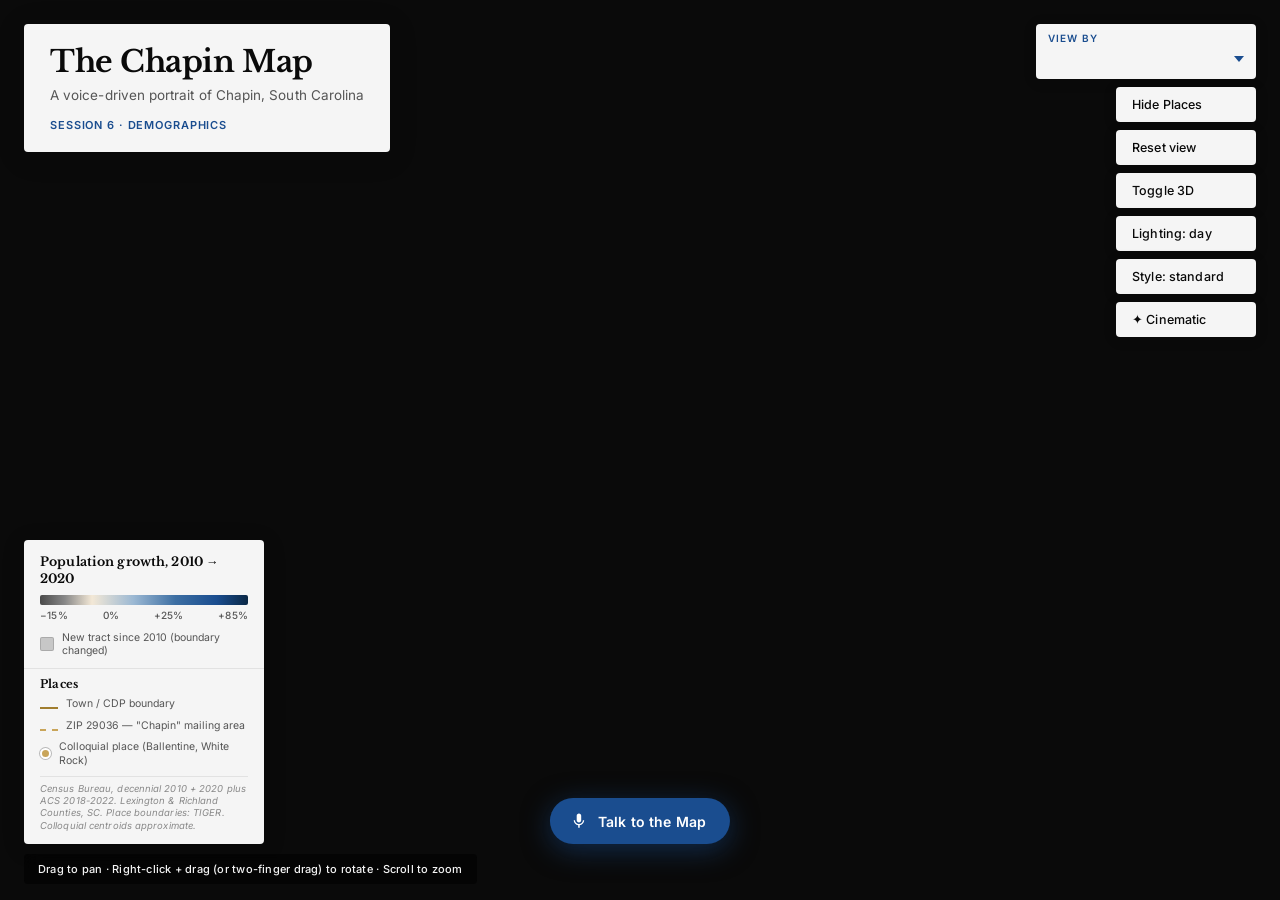
==== chapin/index.html @ eea70708 "Migrate Chapin into /chapin (everything except map.js — secret scanner workaround)" ====
<!DOCTYPE html>
<html lang="en">
<head>
  <meta charset="UTF-8">
  <meta name="viewport" content="width=device-width, initial-scale=1.0">
  <title>The Chapin Map</title>

  <!-- Mapbox GL JS -->
  <link href="https://api.mapbox.com/mapbox-gl-js/v3.8.0/mapbox-gl.css" rel="stylesheet">
  <script src="https://api.mapbox.com/mapbox-gl-js/v3.8.0/mapbox-gl.js"></script>

  <!-- Editorial typography -->
  <link rel="preconnect" href="https://fonts.googleapis.com">
  <link rel="preconnect" href="https://fonts.gstatic.com" crossorigin>
  <link href="https://fonts.googleapis.com/css2?family=Libre+Baskerville:wght@400;700&family=Inter:wght@400;500;600&display=swap" rel="stylesheet">

  <link rel="stylesheet" href="styles.css">
</head>
<body>
  <div id="map"></div>

  <header class="overlay">
    <h1>The Chapin Map</h1>
    <p class="subtitle">A voice-driven portrait of Chapin, South Carolina</p>
    <p class="phase-tag">Session 6 &middot; Demographics</p>
  </header>

  <div class="controls">
    <div class="metric-selector-wrap">
      <label class="metric-selector-label" for="metricSelector">View by</label>
      <select id="metricSelector" class="metric-selector"></select>
    </div>
    <button id="togglePlaces" title="Show or hide place boundaries (towns, CDPs, ZIP 29036)">Hide Places</button>
    <button id="resetView" title="Return to default view of Chapin">Reset view</button>
    <button id="toggle3D" title="Switch between 3D and top-down view">Toggle 3D</button>
    <button id="cycleLight" title="Cycle through day, dusk, dawn, night">Lighting: day</button>
    <button id="cycleStyle" title="Cycle between Standard, Satellite, and Dark basemaps">Style: standard</button>
    <button id="toggleCinematic" title="Cinematic mode — Chapin floating in space">✦ Cinematic</button>
  </div>

  <!-- Legend (bottom-right) — title + gradient swap based on selected metric -->
  <div id="legend" class="legend">
    <div class="legend-title">Population growth, 2010 &rarr; 2020</div>
    <div class="legend-bar">
      <div class="legend-gradient"></div>
    </div>
    <div class="legend-labels">
      <span>&minus;15%</span>
      <span>0%</span>
      <span>+25%</span>
      <span>+85%</span>
    </div>
    <div class="legend-extra">
      <span class="swatch new-tract"></span>
      <span class="legend-null-label">New tract since 2010 (boundary changed)</span>
    </div>

    <div class="legend-section-divider"></div>
    <div class="legend-section-title">Places</div>
    <div class="legend-extra">
      <span class="legend-line solid"></span>
      <span>Town / CDP boundary</span>
    </div>
    <div class="legend-extra">
      <span class="legend-line dashed"></span>
      <span>ZIP 29036 &mdash; "Chapin" mailing area</span>
    </div>
    <div class="legend-extra">
      <span class="legend-dot"></span>
      <span>Colloquial place (Ballentine, White Rock)</span>
    </div>

    <div class="legend-source">Census Bureau, decennial 2010 + 2020 plus ACS 2018-2022. Lexington &amp; Richland Counties, SC. Place boundaries: TIGER. Colloquial centroids approximate.</div>
  </div>

  <!-- Time slider (only visible when a year-aware metric is selected) -->
  <div id="timeSlider" class="time-slider hidden">
    <div class="time-slider-label">
      <span class="time-slider-prefix">Year</span>
      <span class="time-slider-year">2022</span>
    </div>
    <input type="range" id="yearRange" min="2014" max="2022" value="2022" step="1" aria-label="Year">
    <div class="time-slider-bounds">
      <span>2014</span>
      <span>2022</span>
    </div>
  </div>

  <!-- Voice agent cluster (bottom-center) -->
  <div class="voice-cluster">
    <div id="transcript" class="transcript"></div>
    <div id="voiceStatus" class="voice-status"></div>
    <button id="voiceBtn" class="voice-btn" title="Click to start a voice conversation with the Chapin Map">
      <svg class="mic-icon" viewBox="0 0 24 24" fill="currentColor" aria-hidden="true">
        <path d="M12 14c1.66 0 3-1.34 3-3V5c0-1.66-1.34-3-3-3S9 3.34 9 5v6c0 1.66 1.34 3 3 3zm5.3-3c0 3-2.54 5.1-5.3 5.1S6.7 14 6.7 11H5c0 3.41 2.72 6.23 6 6.72V21h2v-3.28c3.28-.49 6-3.31 6-6.72h-1.7z"/>
      </svg>
      <span class="label">Talk to the Map</span>
    </button>
  </div>

  <footer class="attribution">
    <span>Drag to pan &middot; Right-click + drag (or two-finger drag) to rotate &middot; Scroll to zoom</span>
  </footer>

  <script src="map.js"></script>
  <script type="module" src="voice.js"></script>
</body>
</html>
---- chapin/styles.css ----
/* ============================================================
   The Chapin Map — Session 1 styles
   Editorial palette: navy, off-white, warm neutrals
   Typography: Libre Baskerville (display) + Inter (UI)
   ============================================================ */

* {
  margin: 0;
  padding: 0;
  box-sizing: border-box;
}

html, body {
  height: 100%;
  width: 100%;
  font-family: 'Inter', -apple-system, BlinkMacSystemFont, system-ui, sans-serif;
  background: #0a0a0a;
  color: #f5f5f5;
  overflow: hidden;
}

/* ---------- Map fills the viewport ---------- */
#map {
  position: absolute;
  top: 0;
  left: 0;
  width: 100%;
  height: 100%;
}

/* ---------- Editorial header card (top-left) ---------- */
.overlay {
  position: absolute;
  top: 24px;
  left: 24px;
  z-index: 10;
  padding: 22px 26px 20px;
  background: rgba(255, 255, 255, 0.96);
  -webkit-backdrop-filter: blur(8px);
  backdrop-filter: blur(8px);
  border-radius: 4px;
  box-shadow: 0 4px 28px rgba(0, 0, 0, 0.18);
  max-width: 380px;
}

.overlay h1 {
  font-family: 'Libre Baskerville', Georgia, serif;
  font-size: 30px;
  font-weight: 700;
  color: #0a0a0a;
  letter-spacing: -0.015em;
  line-height: 1.05;
}

.overlay .subtitle {
  margin-top: 8px;
  font-size: 13.5px;
  color: #555;
  font-weight: 400;
  line-height: 1.4;
  letter-spacing: 0.005em;
}

.overlay .phase-tag {
  margin-top: 14px;
  font-size: 11px;
  font-weight: 600;
  text-transform: uppercase;
  letter-spacing: 0.08em;
  color: #1a4d8f;
}

/* ---------- Control buttons (top-right) ---------- */
.controls {
  position: absolute;
  top: 24px;
  right: 24px;
  z-index: 10;
  display: flex;
  flex-direction: column;
  gap: 8px;
  align-items: flex-end;
}

.controls button {
  font-family: 'Inter', sans-serif;
  font-size: 12.5px;
  font-weight: 500;
  padding: 10px 16px;
  background: rgba(255, 255, 255, 0.96);
  -webkit-backdrop-filter: blur(8px);
  backdrop-filter: blur(8px);
  border: none;
  border-radius: 4px;
  color: #0a0a0a;
  cursor: pointer;
  box-shadow: 0 2px 14px rgba(0, 0, 0, 0.14);
  transition: background 0.15s, transform 0.12s, box-shadow 0.15s;
  letter-spacing: 0.01em;
  min-width: 140px;
  text-align: left;
}

.controls button:hover {
  background: #ffffff;
  transform: translateY(-1px);
  box-shadow: 0 4px 18px rgba(0, 0, 0, 0.18);
}

.controls button:active {
  transform: translateY(0);
}

/* ---------- Metric selector dropdown (top-right cluster) ---------- */
.metric-selector-wrap {
  display: flex;
  flex-direction: column;
  gap: 4px;
  background: rgba(255, 255, 255, 0.96);
  -webkit-backdrop-filter: blur(8px);
  backdrop-filter: blur(8px);
  border-radius: 4px;
  box-shadow: 0 2px 14px rgba(0, 0, 0, 0.14);
  padding: 8px 12px 10px;
  min-width: 220px;
}

.metric-selector-label {
  font-size: 10px;
  font-weight: 600;
  text-transform: uppercase;
  letter-spacing: 0.10em;
  color: #1a4d8f;
  font-family: 'Inter', sans-serif;
}

.metric-selector {
  font-family: 'Libre Baskerville', Georgia, serif;
  font-size: 13px;
  font-weight: 700;
  padding: 4px 0 0 0;
  background: transparent;
  border: none;
  color: #0a0a0a;
  cursor: pointer;
  letter-spacing: -0.005em;
  width: 100%;
  appearance: none;
  -webkit-appearance: none;
  -moz-appearance: none;
  background-image: url("data:image/svg+xml;charset=US-ASCII,%3Csvg%20xmlns%3D%22http%3A//www.w3.org/2000/svg%22%20width%3D%2210%22%20height%3D%226%22%20viewBox%3D%220%200%2010%206%22%3E%3Cpath%20fill%3D%22%231a4d8f%22%20d%3D%22M0%200l5%206%205-6z%22/%3E%3C/svg%3E");
  background-repeat: no-repeat;
  background-position: right center;
  padding-right: 18px;
}

.metric-selector:focus {
  outline: 2px solid #1a4d8f;
  outline-offset: 2px;
}

/* ---------- Attribution footer (bottom-left) ---------- */
.attribution {
  position: absolute;
  bottom: 16px;
  left: 24px;
  z-index: 10;
  font-size: 11px;
  font-weight: 500;
  color: #f5f5f5;
  background: rgba(0, 0, 0, 0.55);
  -webkit-backdrop-filter: blur(8px);
  backdrop-filter: blur(8px);
  padding: 8px 14px;
  border-radius: 4px;
  letter-spacing: 0.02em;
}

/* ---------- Marker popups ---------- */
.mapboxgl-popup-content {
  font-family: 'Inter', sans-serif;
  padding: 14px 18px;
  border-radius: 4px;
  box-shadow: 0 4px 24px rgba(0, 0, 0, 0.18);
}

.marker-popup h3 {
  font-family: 'Libre Baskerville', Georgia, serif;
  font-size: 16px;
  font-weight: 700;
  margin-bottom: 4px;
  color: #0a0a0a;
  letter-spacing: -0.005em;
}

.marker-popup p {
  font-size: 12.5px;
  color: #555;
  line-height: 1.45;
}

/* ---------- Voice agent cluster (bottom-center) ---------- */
.voice-cluster {
  position: absolute;
  bottom: 56px;
  left: 50%;
  transform: translateX(-50%);
  z-index: 10;
  display: flex;
  flex-direction: column;
  align-items: center;
  gap: 12px;
  pointer-events: none;
  width: max-content;
  max-width: calc(100% - 48px);
}

.voice-cluster > * {
  pointer-events: auto;
}

.transcript {
  max-width: 480px;
  padding: 12px 18px;
  background: rgba(255, 255, 255, 0.97);
  -webkit-backdrop-filter: blur(8px);
  backdrop-filter: blur(8px);
  border-radius: 6px;
  box-shadow: 0 4px 22px rgba(0, 0, 0, 0.20);
  font-size: 13.5px;
  color: #0a0a0a;
  line-height: 1.5;
  opacity: 0;
  transform: translateY(8px);
  transition: opacity 0.25s, transform 0.25s;
  display: flex;
  gap: 10px;
  align-items: flex-start;
}

.transcript.visible {
  opacity: 1;
  transform: translateY(0);
}

.transcript .role {
  font-size: 16px;
  flex-shrink: 0;
  line-height: 1.3;
}

.voice-status {
  font-size: 10.5px;
  font-weight: 600;
  text-transform: uppercase;
  letter-spacing: 0.14em;
  color: #f5f5f5;
  background: rgba(0, 0, 0, 0.62);
  padding: 5px 12px;
  border-radius: 100px;
  opacity: 0;
  transform: translateY(4px);
  transition: opacity 0.2s, transform 0.2s;
}

.voice-status.visible {
  opacity: 1;
  transform: translateY(0);
}

.voice-btn {
  position: relative;
  font-family: 'Inter', sans-serif;
  font-size: 14px;
  font-weight: 600;
  padding: 14px 24px 14px 20px;
  background: #1a4d8f;
  color: #ffffff;
  border: none;
  border-radius: 100px;
  cursor: pointer;
  display: inline-flex;
  align-items: center;
  gap: 10px;
  box-shadow: 0 6px 28px rgba(26, 77, 143, 0.50), 0 2px 10px rgba(0, 0, 0, 0.20);
  transition: background 0.2s, transform 0.15s, box-shadow 0.2s;
  letter-spacing: 0.01em;
}

.voice-btn:hover {
  background: #234e91;
  transform: translateY(-1px);
  box-shadow: 0 8px 32px rgba(26, 77, 143, 0.58), 0 2px 14px rgba(0, 0, 0, 0.25);
}

.voice-btn:active {
  transform: translateY(0);
}

.voice-btn .mic-icon {
  width: 18px;
  height: 18px;
}

.voice-btn.active {
  background: #c1392b;
  box-shadow: 0 6px 28px rgba(193, 57, 43, 0.50), 0 2px 10px rgba(0, 0, 0, 0.20);
}

.voice-btn.active:hover {
  background: #d2453a;
}

/* Pulsing ring during call (red) */
.voice-btn.active::before {
  content: '';
  position: absolute;
  inset: -4px;
  border-radius: 100px;
  border: 2px solid rgba(193, 57, 43, 0.55);
  animation: voice-pulse 1.6s ease-out infinite;
  pointer-events: none;
}

/* Extra pulse when assistant is speaking */
.voice-btn.speaking::after {
  content: '';
  position: absolute;
  inset: -10px;
  border-radius: 100px;
  border: 2px solid rgba(255, 255, 255, 0.45);
  animation: voice-pulse 1.2s ease-out infinite;
  pointer-events: none;
}

@keyframes voice-pulse {
  0%   { transform: scale(1);    opacity: 0.85; }
  100% { transform: scale(1.45); opacity: 0;   }
}

/* ---------- Census legend (bottom-LEFT) ---------- */
.legend {
  position: absolute;
  bottom: 56px;       /* sits above attribution */
  left: 24px;
  right: auto;
  z-index: 10;
  width: 240px;
  padding: 14px 16px 12px;
  background: rgba(255, 255, 255, 0.96);
  -webkit-backdrop-filter: blur(8px);
  backdrop-filter: blur(8px);
  border-radius: 4px;
  box-shadow: 0 4px 22px rgba(0, 0, 0, 0.18);
  font-family: 'Inter', sans-serif;
  font-size: 11px;
  color: #333;
  transition: opacity 0.25s, transform 0.25s;
}

.legend.hidden {
  opacity: 0;
  transform: translateY(8px);
  pointer-events: none;
}

.legend-title {
  font-family: 'Libre Baskerville', Georgia, serif;
  font-size: 12.5px;
  font-weight: 700;
  color: #0a0a0a;
  margin-bottom: 8px;
  letter-spacing: 0.01em;
  line-height: 1.3;
}

.legend-bar {
  height: 10px;
  border-radius: 2px;
  margin-bottom: 4px;
  overflow: hidden;
}

.legend-gradient {
  height: 100%;
  background: linear-gradient(
    to right,
    #4a4a4a 0%,
    #888888 12%,
    #f3e8d6 25%,
    #9bb8d3 45%,
    #3d6fa3 65%,
    #1a4d8f 85%,
    #0a2845 100%
  );
}

.legend-labels {
  display: flex;
  justify-content: space-between;
  font-size: 10px;
  font-weight: 500;
  color: #555;
  letter-spacing: 0.02em;
  margin-bottom: 10px;
}

.legend-extra {
  display: flex;
  align-items: center;
  gap: 8px;
  margin-bottom: 8px;
  font-size: 10.5px;
  color: #555;
  line-height: 1.3;
}

.legend-extra .swatch {
  display: inline-block;
  width: 14px;
  height: 14px;
  border-radius: 2px;
  flex-shrink: 0;
}

.legend-extra .swatch.new-tract {
  background: rgba(180, 180, 180, 0.7);
  border: 1px solid rgba(0, 0, 0, 0.15);
}

.legend-section-divider {
  height: 1px;
  background: rgba(0, 0, 0, 0.08);
  margin: 10px -16px 8px;
}

.legend-section-title {
  font-family: 'Libre Baskerville', Georgia, serif;
  font-size: 11.5px;
  font-weight: 700;
  color: #0a0a0a;
  margin-bottom: 6px;
  letter-spacing: 0.02em;
}

.legend-line {
  display: inline-block;
  width: 18px;
  height: 0;
  flex-shrink: 0;
  border-top: 2.4px solid #a07d2e;
  margin-top: 8px;
}

.legend-line.dashed {
  border-top: 2px dashed #c9a55a;
}

.legend-dot {
  display: inline-block;
  width: 11px;
  height: 11px;
  border-radius: 50%;
  background: #c9a55a;
  border: 2px solid #ffffff;
  box-shadow: 0 0 0 1px rgba(0, 0, 0, 0.25);
  flex-shrink: 0;
}

.legend-source {
  font-size: 9.5px;
  color: #888;
  font-style: italic;
  letter-spacing: 0.01em;
  line-height: 1.3;
  margin-top: 8px;
  border-top: 1px solid rgba(0, 0, 0, 0.08);
  padding-top: 6px;
}

/* ---------- Cinematic mode (Chapin floating in space) ---------- */
body.cinematic {
  background: #000000;
}

body.cinematic .overlay,
body.cinematic .legend,
body.cinematic .attribution,
body.cinematic .controls,
body.cinematic .voice-cluster,
body.cinematic .time-slider {
  opacity: 0.18;
  transition: opacity 0.4s ease;
}

body.cinematic .overlay:hover,
body.cinematic .legend:hover,
body.cinematic .controls:hover,
body.cinematic .voice-cluster:hover,
body.cinematic .time-slider:hover {
  opacity: 1;
}

/* Cinematic button is always visible at full opacity */
body.cinematic #toggleCinematic {
  opacity: 1 !important;
}

/* ---------- Time slider (year scrubber) ---------- */
.time-slider {
  position: absolute;
  bottom: 130px;
  left: 50%;
  transform: translateX(-50%);
  z-index: 10;
  background: rgba(255, 255, 255, 0.97);
  -webkit-backdrop-filter: blur(8px);
  backdrop-filter: blur(8px);
  border-radius: 6px;
  box-shadow: 0 6px 28px rgba(0, 0, 0, 0.20);
  padding: 14px 22px 10px;
  min-width: 360px;
  display: flex;
  flex-direction: column;
  gap: 6px;
  transition: opacity 0.25s, transform 0.25s;
  font-family: 'Inter', sans-serif;
}

.time-slider.hidden {
  opacity: 0;
  transform: translateX(-50%) translateY(8px);
  pointer-events: none;
}

.time-slider-label {
  display: flex;
  align-items: baseline;
  justify-content: center;
  gap: 8px;
  margin-bottom: 4px;
}

.time-slider-prefix {
  font-size: 9.5px;
  font-weight: 600;
  text-transform: uppercase;
  letter-spacing: 0.14em;
  color: #888;
}

.time-slider-year {
  font-family: 'Libre Baskerville', Georgia, serif;
  font-size: 26px;
  font-weight: 700;
  color: #1a4d8f;
  letter-spacing: -0.01em;
  font-variant-numeric: tabular-nums;
}

.time-slider input[type="range"] {
  width: 100%;
  -webkit-appearance: none;
  appearance: none;
  background: transparent;
  cursor: pointer;
  margin: 0;
}

.time-slider input[type="range"]::-webkit-slider-runnable-track {
  height: 4px;
  background: linear-gradient(to right, #c9a55a 0%, #1a4d8f 100%);
  border-radius: 2px;
}

.time-slider input[type="range"]::-moz-range-track {
  height: 4px;
  background: linear-gradient(to right, #c9a55a 0%, #1a4d8f 100%);
  border-radius: 2px;
  border: none;
}

.time-slider input[type="range"]::-webkit-slider-thumb {
  -webkit-appearance: none;
  appearance: none;
  width: 18px;
  height: 18px;
  background: #1a4d8f;
  border-radius: 50%;
  border: 3px solid #ffffff;
  box-shadow: 0 2px 6px rgba(0, 0, 0, 0.25);
  cursor: pointer;
  margin-top: -7px;
}

.time-slider input[type="range"]::-moz-range-thumb {
  width: 18px;
  height: 18px;
  background: #1a4d8f;
  border-radius: 50%;
  border: 3px solid #ffffff;
  box-shadow: 0 2px 6px rgba(0, 0, 0, 0.25);
  cursor: pointer;
}

.time-slider-bounds {
  display: flex;
  justify-content: space-between;
  font-size: 10px;
  font-weight: 500;
  color: #888;
  letter-spacing: 0.05em;
  margin-top: 2px;
}

/* ---------- Place popup ---------- */
.place-popup h3 {
  font-family: 'Libre Baskerville', Georgia, serif;
  font-size: 14.5px;
  font-weight: 700;
  margin-bottom: 6px;
  color: #0a0a0a;
  letter-spacing: -0.005em;
}

.place-popup p {
  font-size: 12px;
  color: #555;
  line-height: 1.5;
}

/* ---------- Tract popup (Census click) ---------- */
.tract-popup h3 {
  font-family: 'Libre Baskerville', Georgia, serif;
  font-size: 14.5px;
  font-weight: 700;
  margin-bottom: 4px;
  color: #0a0a0a;
  letter-spacing: -0.005em;
}

.tract-county {
  font-size: 10.5px;
  font-weight: 600;
  text-transform: uppercase;
  letter-spacing: 0.08em;
  color: #1a4d8f;
  margin-bottom: 10px;
}

.tract-county .ga-tag {
  display: inline-block;
  background: #c9a55a;
  color: #ffffff;
  padding: 1px 6px;
  border-radius: 3px;
  font-size: 9.5px;
  letter-spacing: 0.08em;
  margin-left: 4px;
}

.tract-stat-grid {
  display: grid;
  grid-template-columns: 1fr 1fr;
  column-gap: 12px;
  row-gap: 4px;
  margin-bottom: 4px;
}

.tract-stat-grid .tract-stat {
  margin-bottom: 0;
}

.tract-stat {
  display: flex;
  justify-content: space-between;
  align-items: baseline;
  font-size: 12px;
  color: #444;
  margin-bottom: 2px;
}

.tract-stat .label {
  font-weight: 500;
  color: #777;
  letter-spacing: 0.05em;
  text-transform: uppercase;
  font-size: 10px;
}

.tract-stat .value {
  font-variant-numeric: tabular-nums;
  font-weight: 600;
  color: #0a0a0a;
}

.tract-growth {
  margin-top: 8px;
  padding: 5px 9px;
  border-radius: 3px;
  font-size: 12px;
  font-weight: 600;
  text-align: center;
  letter-spacing: 0.02em;
  font-variant-numeric: tabular-nums;
}

.tract-growth.positive {
  background: rgba(26, 77, 143, 0.10);
  color: #1a4d8f;
}

.tract-growth.negative {
  background: rgba(74, 74, 74, 0.10);
  color: #4a4a4a;
}

.tract-note {
  margin-top: 8px;
  font-size: 11px;
  color: #888;
  font-style: italic;
  line-height: 1.35;
}

/* ---------- Mobile tweaks ----------
   Goal: minimal screen real-estate consumed by chrome,
   maximum map visible. Everything that's not essential
   goes away or collapses on small screens.
   ---------------------------------- */
@media (max-width: 600px) {
  /* Smaller header — just the title + tiny phase tag, no subtitle */
  .overlay {
    top: 8px;
    left: 8px;
    right: auto;
    max-width: 70%;
    padding: 8px 12px 7px;
    border-radius: 3px;
  }
  .overlay h1 {
    font-size: 16px;
    line-height: 1.05;
    letter-spacing: -0.01em;
  }
  .overlay .subtitle { display: none; }
  .overlay .phase-tag {
    font-size: 8.5px;
    margin-top: 4px;
    letter-spacing: 0.06em;
  }

  /* Controls: top-right cluster, very compact */
  .controls {
    top: 8px;
    right: 8px;
    bottom: auto;
    left: auto;
    width: auto;
    max-width: 26%;
    flex-direction: column;
    align-items: stretch;
    gap: 4px;
    z-index: 11;
  }
  .metric-selector-wrap {
    min-width: 0;
    width: 100%;
    padding: 5px 10px 6px;
  }
  .metric-selector-label {
    font-size: 8.5px;
    letter-spacing: 0.06em;
  }
  .metric-selector {
    font-size: 11px;
    padding-right: 14px;
  }
  .controls button {
    font-size: 10px;
    padding: 5px 8px;
    min-width: 0;
    letter-spacing: 0;
    text-align: center;
  }

  /* Legend: compact bottom-left, hide Places section + source on mobile */
  .legend {
    top: auto;
    bottom: 90px;
    left: 8px;
    right: auto;
    width: 60%;
    max-width: 220px;
    padding: 8px 10px 8px;
    font-size: 9.5px;
  }
  .legend-title {
    font-size: 10.5px;
    margin-bottom: 5px;
    line-height: 1.15;
  }
  .legend-bar { height: 7px; }
  .legend-labels {
    font-size: 8.5px;
    margin-bottom: 4px;
  }
  .legend-extra {
    font-size: 9px;
    margin-bottom: 3px;
    gap: 6px;
  }
  /* Hide non-essential legend extras on mobile (info still in popups) */
  .legend-section-divider,
  .legend-section-title,
  .legend-source {
    display: none;
  }
  /* Keep only the first .legend-extra (the "new tract" indicator) — hide Places legend */
  .legend-extra ~ .legend-section-divider ~ .legend-extra { display: none; }

  /* Time slider: full-width near bottom on mobile */
  .time-slider {
    bottom: 100px;
    left: 8px;
    right: 8px;
    transform: none;
    min-width: 0;
    width: auto;
    padding: 8px 14px 6px;
  }
  .time-slider.hidden {
    transform: translateY(8px);
  }
  .time-slider-year { font-size: 18px; }
  .time-slider-prefix { font-size: 8.5px; }
  .time-slider-bounds { font-size: 9px; }

  /* Voice cluster floats just above attribution, narrower */
  .voice-cluster {
    bottom: 36px;
  }
  .transcript {
    max-width: calc(100vw - 24px);
    font-size: 12px;
    padding: 10px 14px;
  }
  .voice-btn {
    font-size: 13px;
    padding: 11px 18px 11px 16px;
  }

  /* Attribution: hide on mobile — too much pixel cost for tiny font */
  .attribution {
    display: none;
  }
}
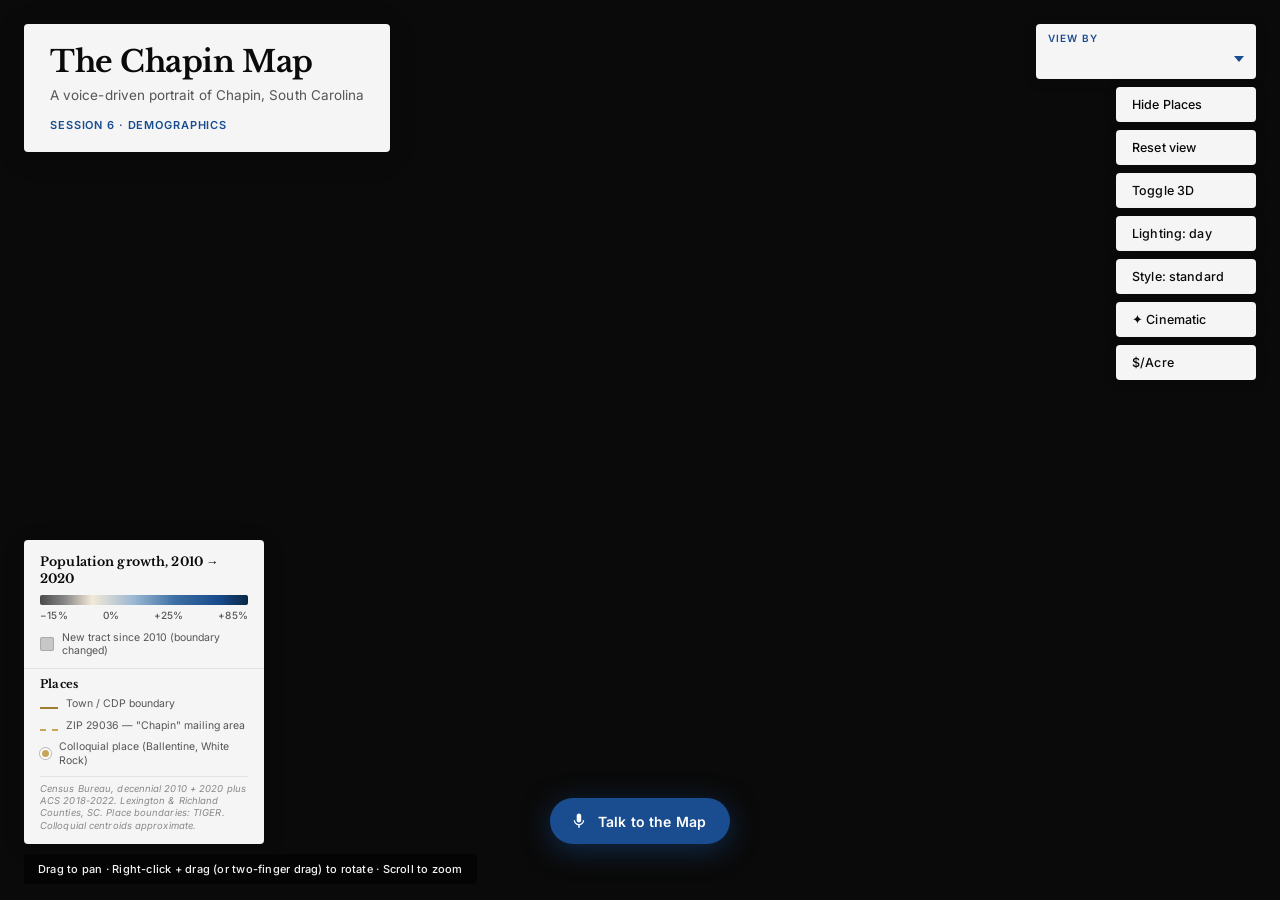
==== commit d9ce32cb: "Chapin: add tax/acre parcel productivity overlay + voice tools Toggleable parcel layer (795 Town of " ====
--- a/chapin/index.html
+++ b/chapin/index.html
@@ -36,6 +36,7 @@
     <button id="cycleLight" title="Cycle through day, dusk, dawn, night">Lighting: day</button>
     <button id="cycleStyle" title="Cycle between Standard, Satellite, and Dark basemaps">Style: standard</button>
     <button id="toggleCinematic" title="Cinematic mode — Chapin floating in space">✦ Cinematic</button>
+    <button id="toggleProductivity" title="Toggle tax productivity parcel layer">$/Acre</button>
   </div>
 
   <!-- Legend (bottom-right) — title + gradient swap based on selected metric -->
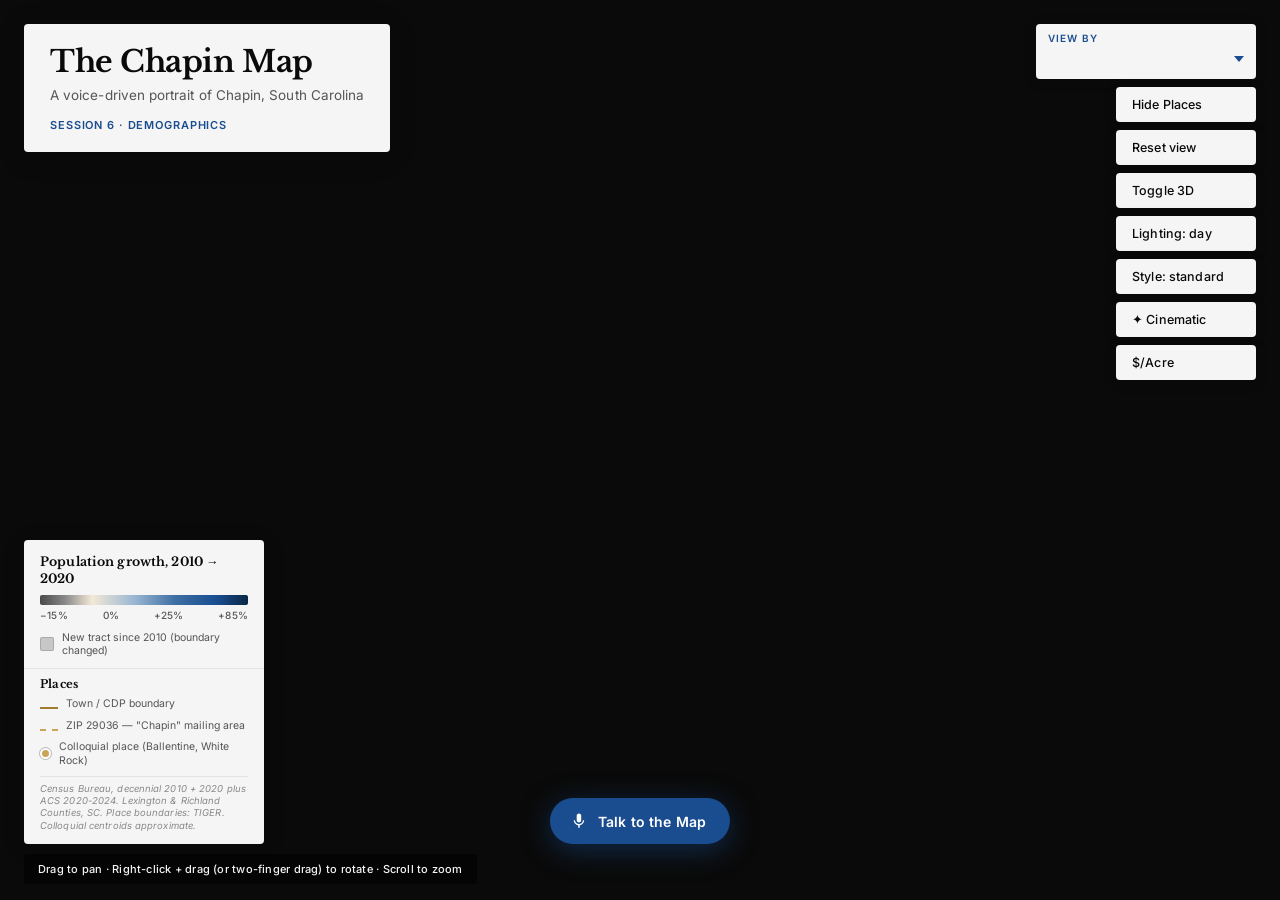
==== commit 4fce044e: "Fix Chapin map: colored layers, flyTo, ACS year label, population title - Fix census-fill layer neve" ====
--- a/chapin/index.html
+++ b/chapin/index.html
@@ -71,7 +71,7 @@
       <span>Colloquial place (Ballentine, White Rock)</span>
     </div>
 
-    <div class="legend-source">Census Bureau, decennial 2010 + 2020 plus ACS 2018-2022. Lexington &amp; Richland Counties, SC. Place boundaries: TIGER. Colloquial centroids approximate.</div>
+    <div class="legend-source">Census Bureau, decennial 2010 + 2020 plus ACS 2020-2024. Lexington &amp; Richland Counties, SC. Place boundaries: TIGER. Colloquial centroids approximate.</div>
   </div>
 
   <!-- Time slider (only visible when a year-aware metric is selected) -->
--- a/chapin/styles.css
+++ b/chapin/styles.css
@@ -792,6 +792,8 @@
     right: auto;
     width: 60%;
     max-width: 220px;
+    max-height: 42vh;
+    overflow-y: auto;
     padding: 8px 10px 8px;
     font-size: 9.5px;
   }
